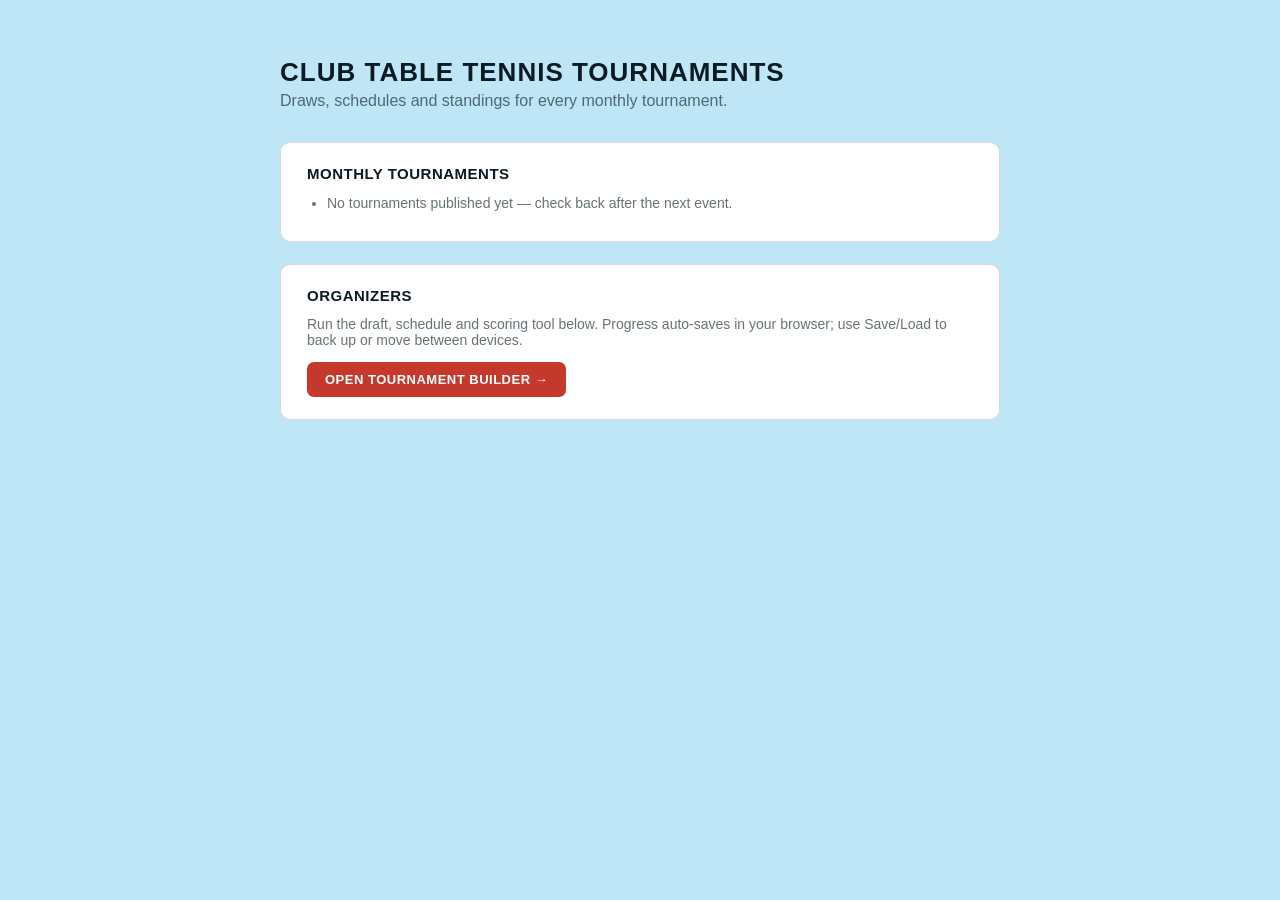
==== index.html @ a90d8dd1 "Initial tournament site" ====
<!DOCTYPE html>
<html lang="en">
<head>
<meta charset="UTF-8">
<meta name="viewport" content="width=device-width, initial-scale=1.0">
<title>Club Table Tennis Tournaments</title>
<style>
  :root{ --bg:#BFE6F7; --panel:#FFFFFF; --line:rgba(8,30,40,0.16); --ink:#0A1B23; --dim:rgba(10,27,35,0.62); --red:#C4392B; }
  *{box-sizing:border-box;}
  body{margin:0; background:var(--bg); color:var(--ink); font-family:-apple-system,"Segoe UI",Roboto,Arial,sans-serif;}
  .wrap{max-width:760px; margin:0 auto; padding:40px 20px 80px;}
  h1{font-size:26px; letter-spacing:1px; text-transform:uppercase; font-weight:800; margin-bottom:4px;}
  p.sub{color:var(--dim); margin-top:0; margin-bottom:32px;}
  .panel{background:var(--panel); border:1px solid var(--line); border-radius:10px; padding:22px 26px; margin-bottom:22px;}
  h2{font-size:15px; text-transform:uppercase; letter-spacing:0.5px; margin-top:0;}
  ul{margin:0; padding-left:20px;}
  li{margin-bottom:8px; font-size:14.5px;}
  a{color:var(--red); font-weight:600; text-decoration:none;}
  a:hover{text-decoration:underline;}
  .tool-link{display:inline-block; background:var(--red); color:#fff; padding:10px 18px; border-radius:7px; font-weight:700; text-transform:uppercase; font-size:13px; letter-spacing:0.5px;}
  .tool-link:hover{text-decoration:none; filter:brightness(1.08);}
  .empty{color:var(--dim); font-size:14px;}
</style>
</head>
<body>
<div class="wrap">
  <h1>Club Table Tennis Tournaments</h1>
  <p class="sub">Draws, schedules and standings for every monthly tournament.</p>

  <div class="panel">
    <h2>Monthly tournaments</h2>
    <ul>
      <!--
        Add one line here per month, pointing at the file you uploaded into /tournaments/.
        Example:
        <li><a href="tournaments/2026-08.html">August 2026</a></li>
      -->
      <li class="empty">No tournaments published yet — check back after the next event.</li>
    </ul>
  </div>

  <div class="panel">
    <h2>Organizers</h2>
    <p style="font-size:14px; color:var(--dim); margin-top:0;">Run the draft, schedule and scoring tool below. Progress auto-saves in your browser; use Save/Load to back up or move between devices.</p>
    <a class="tool-link" href="tool.html">Open Tournament Builder →</a>
  </div>
</div>
</body>
</html>
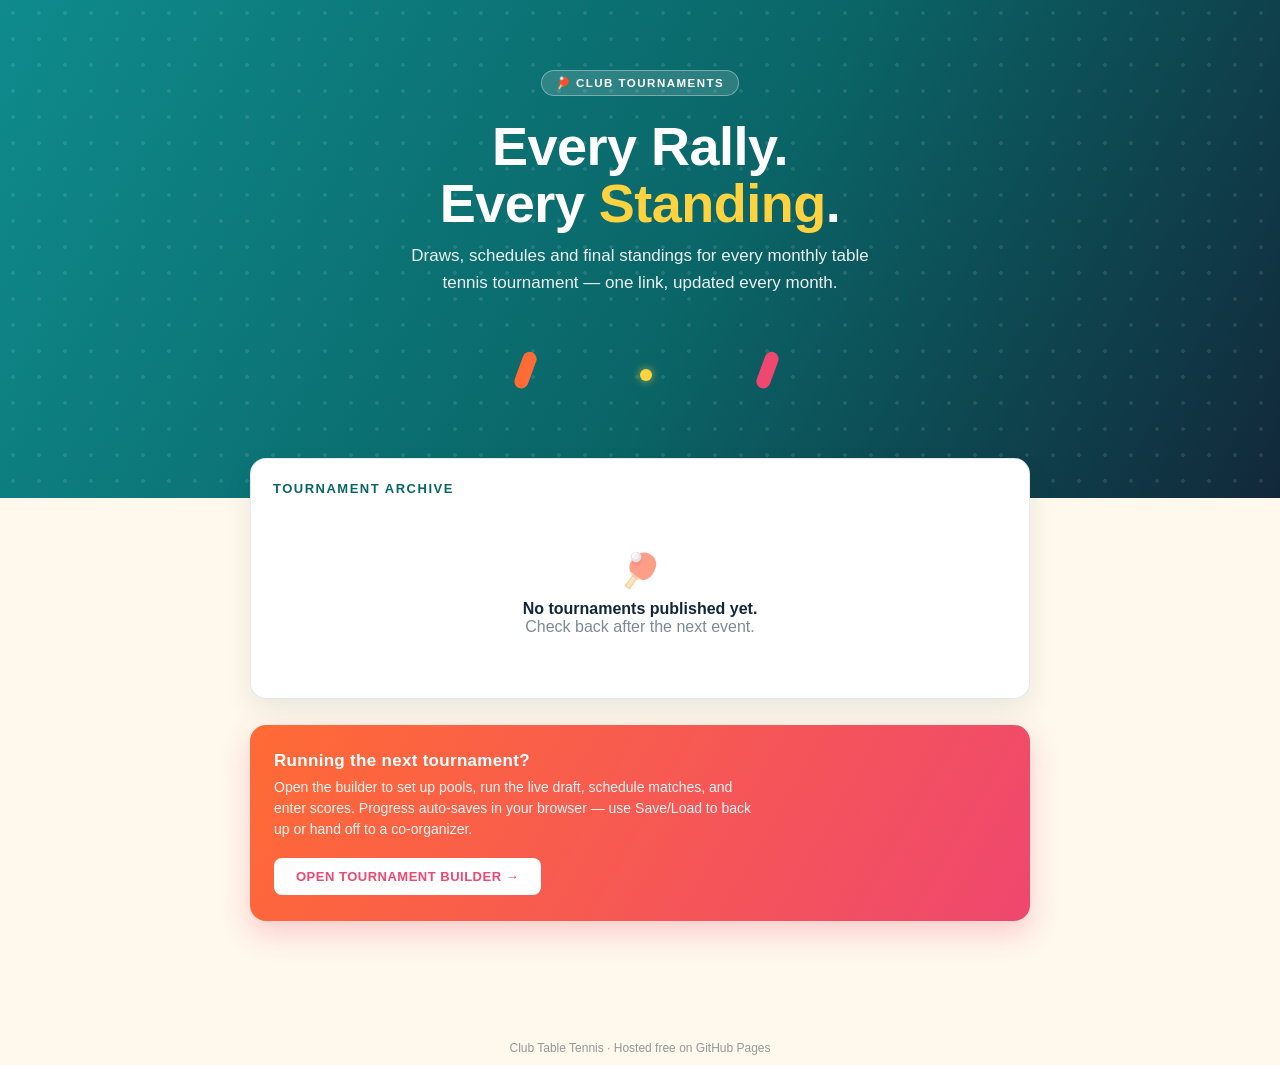
==== commit b5604e62: "new index file" ====
--- a/index.html
+++ b/index.html
@@ -3,47 +3,161 @@
 <head>
 <meta charset="UTF-8">
 <meta name="viewport" content="width=device-width, initial-scale=1.0">
-<title>Club Table Tennis Tournaments</title>
+<title>Club Table Tennis — Tournaments</title>
 <style>
-  :root{ --bg:#BFE6F7; --panel:#FFFFFF; --line:rgba(8,30,40,0.16); --ink:#0A1B23; --dim:rgba(10,27,35,0.62); --red:#C4392B; }
+  :root{
+    --court:#0F8B8D;
+    --court-dark:#0A6567;
+    --paddle:#FF6B35;
+    --ball:#FFD23F;
+    --pink:#EF476F;
+    --ink:#12283A;
+    --cream:#FFF8EC;
+    --line: rgba(18,40,58,0.10);
+  }
   *{box-sizing:border-box;}
-  body{margin:0; background:var(--bg); color:var(--ink); font-family:-apple-system,"Segoe UI",Roboto,Arial,sans-serif;}
-  .wrap{max-width:760px; margin:0 auto; padding:40px 20px 80px;}
-  h1{font-size:26px; letter-spacing:1px; text-transform:uppercase; font-weight:800; margin-bottom:4px;}
-  p.sub{color:var(--dim); margin-top:0; margin-bottom:32px;}
-  .panel{background:var(--panel); border:1px solid var(--line); border-radius:10px; padding:22px 26px; margin-bottom:22px;}
-  h2{font-size:15px; text-transform:uppercase; letter-spacing:0.5px; margin-top:0;}
-  ul{margin:0; padding-left:20px;}
-  li{margin-bottom:8px; font-size:14.5px;}
-  a{color:var(--red); font-weight:600; text-decoration:none;}
-  a:hover{text-decoration:underline;}
-  .tool-link{display:inline-block; background:var(--red); color:#fff; padding:10px 18px; border-radius:7px; font-weight:700; text-transform:uppercase; font-size:13px; letter-spacing:0.5px;}
-  .tool-link:hover{text-decoration:none; filter:brightness(1.08);}
-  .empty{color:var(--dim); font-size:14px;}
+  body{
+    margin:0; background:var(--cream); color:var(--ink);
+    font-family:-apple-system,"Segoe UI",Roboto,Arial,sans-serif;
+  }
+  a{color:inherit;}
+
+  /* ===== HERO ===== */
+  .hero{
+    position:relative; overflow:hidden;
+    background: linear-gradient(120deg, var(--court) 0%, var(--court-dark) 55%, var(--ink) 100%);
+    color:#fff; padding:70px 20px 90px; text-align:center;
+  }
+  .hero::before{
+    content:""; position:absolute; inset:0; opacity:0.10; pointer-events:none;
+    background-image: radial-gradient(circle, #fff 2px, transparent 2px);
+    background-size: 26px 26px;
+  }
+  .hero-inner{position:relative; max-width:720px; margin:0 auto;}
+  .eyebrow{
+    display:inline-block; background:rgba(255,255,255,0.14); border:1px solid rgba(255,255,255,0.35);
+    padding:5px 14px; border-radius:20px; font-size:11.5px; letter-spacing:1.5px; text-transform:uppercase;
+    font-weight:700; margin-bottom:22px;
+  }
+  .hero h1{
+    font-size:clamp(34px,6vw,54px); margin:0 0 12px; font-weight:900; letter-spacing:-0.5px; line-height:1.05;
+  }
+  .hero h1 span{color:var(--ball);}
+  .hero p{font-size:17px; opacity:0.92; max-width:480px; margin:0 auto 8px; line-height:1.55;}
+
+  /* rally animation — the signature element */
+  .rally{ position:relative; height:78px; max-width:260px; margin:34px auto 0; }
+  .paddle{ position:absolute; top:50%; width:14px; height:38px; border-radius:8px; transform:translateY(-50%) rotate(20deg); }
+  .paddle.left{ left:2px; background:var(--paddle); transform-origin:bottom center; animation: paddleLeft 1.6s ease-in-out infinite; }
+  .paddle.right{ right:2px; background:var(--pink); transform-origin:bottom center; animation: paddleRight 1.6s ease-in-out infinite; }
+  .ball{ position:absolute; top:50%; left:50%; width:12px; height:12px; border-radius:50%; background:var(--ball);
+    box-shadow:0 0 8px rgba(255,210,63,0.7); animation: rallyMove 1.6s ease-in-out infinite; }
+  @keyframes rallyMove{
+    0%{ left:20px; top:56px; }
+    25%{ left:50%; top:6px; }
+    50%{ left:calc(100% - 26px); top:56px; }
+    75%{ left:50%; top:6px; }
+    100%{ left:20px; top:56px; }
+  }
+  @keyframes paddleLeft{ 0%,100%{ transform:translateY(-50%) rotate(20deg);} 12%{ transform:translateY(-50%) rotate(-8deg);} 24%{ transform:translateY(-50%) rotate(20deg);} }
+  @keyframes paddleRight{ 0%,50%{ transform:translateY(-50%) rotate(-20deg);} 62%{ transform:translateY(-50%) rotate(8deg);} 74%,100%{ transform:translateY(-50%) rotate(-20deg);} }
+  @media (prefers-reduced-motion: reduce){ .ball, .paddle{ animation:none; } }
+
+  /* ===== BODY ===== */
+  .wrap{ max-width:820px; margin:0 auto; padding:0 20px 90px; }
+  .section{ margin-top:-40px; position:relative; z-index:2; }
+  h2.section-title{
+    font-size:13px; letter-spacing:1.5px; text-transform:uppercase; font-weight:800; color:var(--court-dark);
+    margin:0 0 14px;
+  }
+
+  .card-panel{
+    background:#fff; border:1px solid var(--line); border-radius:16px; padding:22px;
+    box-shadow:0 12px 28px rgba(18,40,58,0.08); margin-bottom:26px;
+  }
+
+  .month-grid{ display:grid; grid-template-columns:repeat(auto-fill, minmax(230px,1fr)); gap:14px; }
+  .month-card{
+    display:block; text-decoration:none; color:var(--ink);
+    background:var(--cream); border-radius:12px; padding:18px 18px 16px;
+    border-left:6px solid var(--paddle); transition:transform 0.15s ease, box-shadow 0.15s ease;
+  }
+  .month-card:nth-child(3n+2){ border-left-color:var(--court); }
+  .month-card:nth-child(3n+3){ border-left-color:var(--pink); }
+  .month-card:hover{ transform:translateY(-3px); box-shadow:0 8px 18px rgba(18,40,58,0.12); }
+  .month-card .m-name{ font-weight:800; font-size:16.5px; margin-bottom:4px; }
+  .month-card .m-cta{ font-size:12.5px; font-weight:700; color:var(--court-dark); }
+
+  .empty-state{
+    text-align:center; padding:40px 20px; color:rgba(18,40,58,0.55);
+  }
+  .empty-state .big-ball{ font-size:34px; display:block; margin-bottom:10px; }
+  .empty-state b{ color:var(--ink); }
+
+  .organizer-panel{
+    background: linear-gradient(120deg, var(--paddle), var(--pink));
+    border-radius:16px; padding:26px 24px; color:#fff; box-shadow:0 12px 28px rgba(239,71,111,0.25);
+  }
+  .organizer-panel h2{ margin:0 0 6px; font-size:17px; letter-spacing:0.3px; }
+  .organizer-panel p{ margin:0 0 18px; opacity:0.95; font-size:14px; line-height:1.5; max-width:480px; }
+  .tool-link{
+    display:inline-block; background:#fff; color:var(--pink); padding:11px 22px; border-radius:8px;
+    font-weight:800; text-transform:uppercase; font-size:13px; letter-spacing:0.5px; text-decoration:none;
+  }
+  .tool-link:hover{ filter:brightness(0.97); }
+
+  footer{ text-align:center; font-size:12px; color:rgba(18,40,58,0.45); padding:30px 20px 10px; }
 </style>
 </head>
 <body>
-<div class="wrap">
-  <h1>Club Table Tennis Tournaments</h1>
-  <p class="sub">Draws, schedules and standings for every monthly tournament.</p>
 
-  <div class="panel">
-    <h2>Monthly tournaments</h2>
-    <ul>
-      <!--
-        Add one line here per month, pointing at the file you uploaded into /tournaments/.
-        Example:
-        <li><a href="tournaments/2026-08.html">August 2026</a></li>
-      -->
-      <li class="empty">No tournaments published yet — check back after the next event.</li>
-    </ul>
-  </div>
-
-  <div class="panel">
-    <h2>Organizers</h2>
-    <p style="font-size:14px; color:var(--dim); margin-top:0;">Run the draft, schedule and scoring tool below. Progress auto-saves in your browser; use Save/Load to back up or move between devices.</p>
-    <a class="tool-link" href="tool.html">Open Tournament Builder →</a>
+<div class="hero">
+  <div class="hero-inner">
+    <span class="eyebrow">🏓 Club Tournaments</span>
+    <h1>Every Rally.<br>Every <span>Standing</span>.</h1>
+    <p>Draws, schedules and final standings for every monthly table tennis tournament — one link, updated every month.</p>
+    <div class="rally">
+      <div class="paddle left"></div>
+      <div class="ball"></div>
+      <div class="paddle right"></div>
+    </div>
   </div>
 </div>
+
+<div class="wrap">
+  <div class="section">
+    <div class="card-panel">
+      <h2 class="section-title">Tournament Archive</h2>
+      <div class="month-grid" id="month-grid">
+        <!--
+          Add one card per month here, pointing at the file you uploaded into /tournaments/.
+          Example:
+          <a class="month-card" href="tournaments/2026-08.html">
+            <div class="m-name">August 2026</div>
+            <div class="m-cta">View draws &amp; standings →</div>
+          </a>
+        -->
+      </div>
+      <div class="empty-state" id="empty-state">
+        <span class="big-ball">🏓</span>
+        <b>No tournaments published yet.</b><br>Check back after the next event.
+      </div>
+    </div>
+
+    <div class="organizer-panel">
+      <h2>Running the next tournament?</h2>
+      <p>Open the builder to set up pools, run the live draft, schedule matches, and enter scores. Progress auto-saves in your browser — use Save/Load to back up or hand off to a co-organizer.</p>
+      <a class="tool-link" href="tool.html">Open Tournament Builder →</a>
+    </div>
+  </div>
+</div>
+
+<footer>Club Table Tennis · Hosted free on GitHub Pages</footer>
+
+<script>
+  // Hides the empty-state message automatically once at least one month card exists.
+  const grid = document.getElementById('month-grid');
+  if(grid.children.length > 0){ document.getElementById('empty-state').style.display = 'none'; }
+</script>
 </body>
 </html>
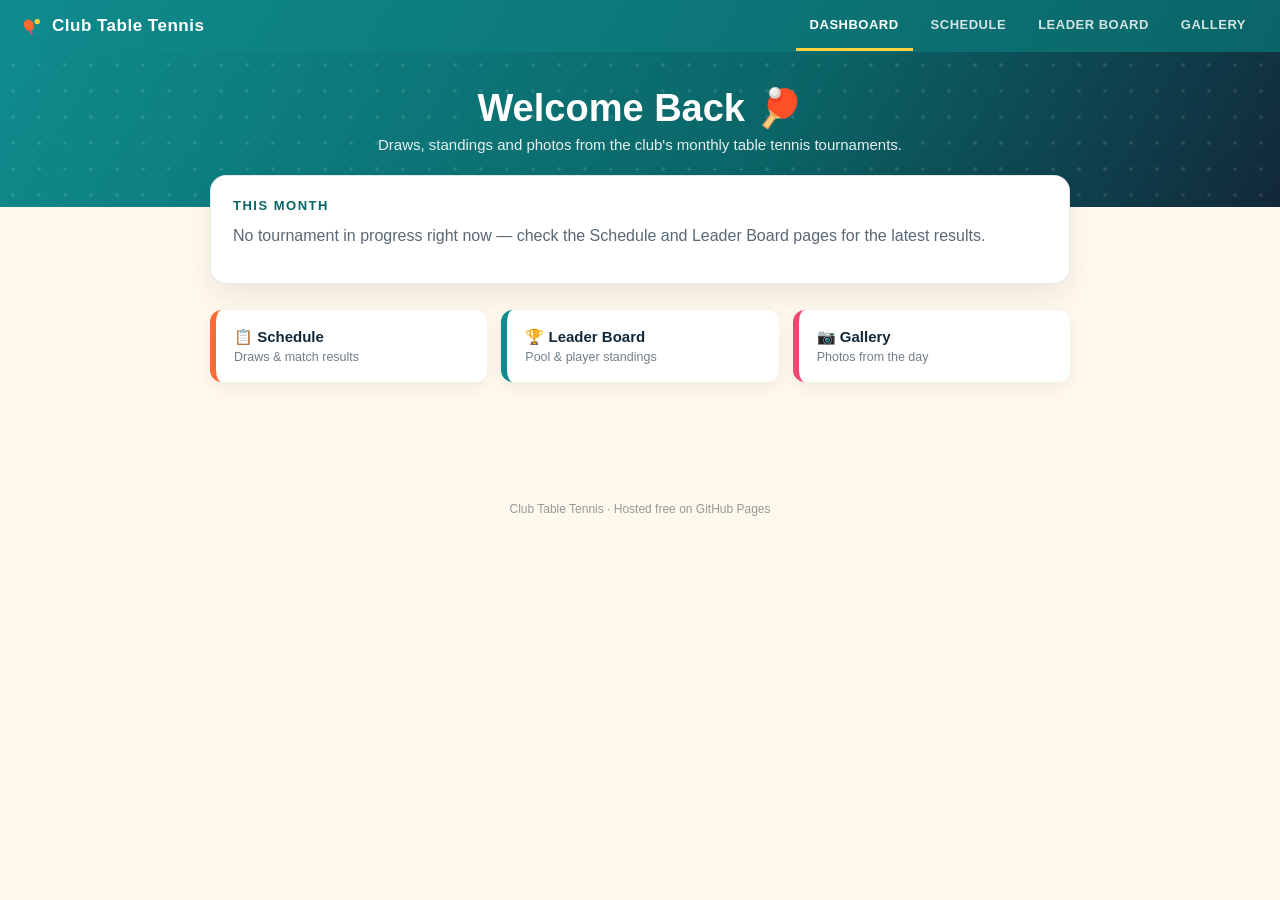
==== commit 2099ff1f: "new features" ====
--- a/index.html
+++ b/index.html
@@ -3,161 +3,57 @@
 <head>
 <meta charset="UTF-8">
 <meta name="viewport" content="width=device-width, initial-scale=1.0">
-<title>Club Table Tennis — Tournaments</title>
-<style>
-  :root{
-    --court:#0F8B8D;
-    --court-dark:#0A6567;
-    --paddle:#FF6B35;
-    --ball:#FFD23F;
-    --pink:#EF476F;
-    --ink:#12283A;
-    --cream:#FFF8EC;
-    --line: rgba(18,40,58,0.10);
-  }
-  *{box-sizing:border-box;}
-  body{
-    margin:0; background:var(--cream); color:var(--ink);
-    font-family:-apple-system,"Segoe UI",Roboto,Arial,sans-serif;
-  }
-  a{color:inherit;}
-
-  /* ===== HERO ===== */
-  .hero{
-    position:relative; overflow:hidden;
-    background: linear-gradient(120deg, var(--court) 0%, var(--court-dark) 55%, var(--ink) 100%);
-    color:#fff; padding:70px 20px 90px; text-align:center;
-  }
-  .hero::before{
-    content:""; position:absolute; inset:0; opacity:0.10; pointer-events:none;
-    background-image: radial-gradient(circle, #fff 2px, transparent 2px);
-    background-size: 26px 26px;
-  }
-  .hero-inner{position:relative; max-width:720px; margin:0 auto;}
-  .eyebrow{
-    display:inline-block; background:rgba(255,255,255,0.14); border:1px solid rgba(255,255,255,0.35);
-    padding:5px 14px; border-radius:20px; font-size:11.5px; letter-spacing:1.5px; text-transform:uppercase;
-    font-weight:700; margin-bottom:22px;
-  }
-  .hero h1{
-    font-size:clamp(34px,6vw,54px); margin:0 0 12px; font-weight:900; letter-spacing:-0.5px; line-height:1.05;
-  }
-  .hero h1 span{color:var(--ball);}
-  .hero p{font-size:17px; opacity:0.92; max-width:480px; margin:0 auto 8px; line-height:1.55;}
-
-  /* rally animation — the signature element */
-  .rally{ position:relative; height:78px; max-width:260px; margin:34px auto 0; }
-  .paddle{ position:absolute; top:50%; width:14px; height:38px; border-radius:8px; transform:translateY(-50%) rotate(20deg); }
-  .paddle.left{ left:2px; background:var(--paddle); transform-origin:bottom center; animation: paddleLeft 1.6s ease-in-out infinite; }
-  .paddle.right{ right:2px; background:var(--pink); transform-origin:bottom center; animation: paddleRight 1.6s ease-in-out infinite; }
-  .ball{ position:absolute; top:50%; left:50%; width:12px; height:12px; border-radius:50%; background:var(--ball);
-    box-shadow:0 0 8px rgba(255,210,63,0.7); animation: rallyMove 1.6s ease-in-out infinite; }
-  @keyframes rallyMove{
-    0%{ left:20px; top:56px; }
-    25%{ left:50%; top:6px; }
-    50%{ left:calc(100% - 26px); top:56px; }
-    75%{ left:50%; top:6px; }
-    100%{ left:20px; top:56px; }
-  }
-  @keyframes paddleLeft{ 0%,100%{ transform:translateY(-50%) rotate(20deg);} 12%{ transform:translateY(-50%) rotate(-8deg);} 24%{ transform:translateY(-50%) rotate(20deg);} }
-  @keyframes paddleRight{ 0%,50%{ transform:translateY(-50%) rotate(-20deg);} 62%{ transform:translateY(-50%) rotate(8deg);} 74%,100%{ transform:translateY(-50%) rotate(-20deg);} }
-  @media (prefers-reduced-motion: reduce){ .ball, .paddle{ animation:none; } }
-
-  /* ===== BODY ===== */
-  .wrap{ max-width:820px; margin:0 auto; padding:0 20px 90px; }
-  .section{ margin-top:-40px; position:relative; z-index:2; }
-  h2.section-title{
-    font-size:13px; letter-spacing:1.5px; text-transform:uppercase; font-weight:800; color:var(--court-dark);
-    margin:0 0 14px;
-  }
-
-  .card-panel{
-    background:#fff; border:1px solid var(--line); border-radius:16px; padding:22px;
-    box-shadow:0 12px 28px rgba(18,40,58,0.08); margin-bottom:26px;
-  }
-
-  .month-grid{ display:grid; grid-template-columns:repeat(auto-fill, minmax(230px,1fr)); gap:14px; }
-  .month-card{
-    display:block; text-decoration:none; color:var(--ink);
-    background:var(--cream); border-radius:12px; padding:18px 18px 16px;
-    border-left:6px solid var(--paddle); transition:transform 0.15s ease, box-shadow 0.15s ease;
-  }
-  .month-card:nth-child(3n+2){ border-left-color:var(--court); }
-  .month-card:nth-child(3n+3){ border-left-color:var(--pink); }
-  .month-card:hover{ transform:translateY(-3px); box-shadow:0 8px 18px rgba(18,40,58,0.12); }
-  .month-card .m-name{ font-weight:800; font-size:16.5px; margin-bottom:4px; }
-  .month-card .m-cta{ font-size:12.5px; font-weight:700; color:var(--court-dark); }
-
-  .empty-state{
-    text-align:center; padding:40px 20px; color:rgba(18,40,58,0.55);
-  }
-  .empty-state .big-ball{ font-size:34px; display:block; margin-bottom:10px; }
-  .empty-state b{ color:var(--ink); }
-
-  .organizer-panel{
-    background: linear-gradient(120deg, var(--paddle), var(--pink));
-    border-radius:16px; padding:26px 24px; color:#fff; box-shadow:0 12px 28px rgba(239,71,111,0.25);
-  }
-  .organizer-panel h2{ margin:0 0 6px; font-size:17px; letter-spacing:0.3px; }
-  .organizer-panel p{ margin:0 0 18px; opacity:0.95; font-size:14px; line-height:1.5; max-width:480px; }
-  .tool-link{
-    display:inline-block; background:#fff; color:var(--pink); padding:11px 22px; border-radius:8px;
-    font-weight:800; text-transform:uppercase; font-size:13px; letter-spacing:0.5px; text-decoration:none;
-  }
-  .tool-link:hover{ filter:brightness(0.97); }
-
-  footer{ text-align:center; font-size:12px; color:rgba(18,40,58,0.45); padding:30px 20px 10px; }
-</style>
+<title>Club Table Tennis — Dashboard</title>
+<link rel="icon" type="image/svg+xml" href="favicon.svg">
+<link rel="alternate icon" href="favicon.ico">
+<link rel="apple-touch-icon" href="apple-touch-icon.png">
+<link rel="stylesheet" href="style.css">
 </head>
 <body>
 
-<div class="hero">
-  <div class="hero-inner">
-    <span class="eyebrow">🏓 Club Tournaments</span>
-    <h1>Every Rally.<br>Every <span>Standing</span>.</h1>
-    <p>Draws, schedules and final standings for every monthly table tennis tournament — one link, updated every month.</p>
-    <div class="rally">
-      <div class="paddle left"></div>
-      <div class="ball"></div>
-      <div class="paddle right"></div>
-    </div>
+<nav class="topnav">
+  <a class="brand" href="index.html"><img src="favicon.svg" alt=""> Club Table Tennis</a>
+  <div class="links">
+    <a href="index.html" class="active">Dashboard</a>
+    <a href="schedule.html">Schedule</a>
+    <a href="leaderboard.html">Leader Board</a>
+    <a href="gallery.html">Gallery</a>
   </div>
+</nav>
+
+<div class="page-hero">
+  <h1>Welcome Back 🏓</h1>
+  <p>Draws, standings and photos from the club's monthly table tennis tournaments.</p>
 </div>
 
 <div class="wrap">
   <div class="section">
     <div class="card-panel">
-      <h2 class="section-title">Tournament Archive</h2>
-      <div class="month-grid" id="month-grid">
-        <!--
-          Add one card per month here, pointing at the file you uploaded into /tournaments/.
-          Example:
-          <a class="month-card" href="tournaments/2026-08.html">
-            <div class="m-name">August 2026</div>
-            <div class="m-cta">View draws &amp; standings →</div>
-          </a>
-        -->
-      </div>
-      <div class="empty-state" id="empty-state">
-        <span class="big-ball">🏓</span>
-        <b>No tournaments published yet.</b><br>Check back after the next event.
-      </div>
+      <h2 class="section-title">This Month</h2>
+      <!--
+        UPDATE THIS EACH MONTH: replace the text below with a short summary of the
+        current tournament (dates, number of pools, anything you want to highlight).
+      -->
+      <p style="margin-top:0; color:rgba(18,40,58,0.7);">No tournament in progress right now — check the Schedule and Leader Board pages for the latest results.</p>
     </div>
 
-    <div class="organizer-panel">
-      <h2>Running the next tournament?</h2>
-      <p>Open the builder to set up pools, run the live draft, schedule matches, and enter scores. Progress auto-saves in your browser — use Save/Load to back up or hand off to a co-organizer.</p>
-      <a class="tool-link" href="tool.html">Open Tournament Builder →</a>
+    <div style="display:grid; grid-template-columns:repeat(auto-fit, minmax(180px,1fr)); gap:14px;">
+      <a href="schedule.html" style="text-decoration:none; color:var(--ink); background:#fff; border-left:6px solid var(--paddle); border-radius:12px; padding:18px; box-shadow:0 6px 16px rgba(18,40,58,0.06);">
+        <div style="font-weight:800; font-size:15px; margin-bottom:4px;">📋 Schedule</div>
+        <div style="font-size:12.5px; color:rgba(18,40,58,0.6);">Draws &amp; match results</div>
+      </a>
+      <a href="leaderboard.html" style="text-decoration:none; color:var(--ink); background:#fff; border-left:6px solid var(--court); border-radius:12px; padding:18px; box-shadow:0 6px 16px rgba(18,40,58,0.06);">
+        <div style="font-weight:800; font-size:15px; margin-bottom:4px;">🏆 Leader Board</div>
+        <div style="font-size:12.5px; color:rgba(18,40,58,0.6);">Pool &amp; player standings</div>
+      </a>
+      <a href="gallery.html" style="text-decoration:none; color:var(--ink); background:#fff; border-left:6px solid var(--pink); border-radius:12px; padding:18px; box-shadow:0 6px 16px rgba(18,40,58,0.06);">
+        <div style="font-weight:800; font-size:15px; margin-bottom:4px;">📷 Gallery</div>
+        <div style="font-size:12.5px; color:rgba(18,40,58,0.6);">Photos from the day</div>
+      </a>
     </div>
   </div>
 </div>
 
 <footer>Club Table Tennis · Hosted free on GitHub Pages</footer>
-
-<script>
-  // Hides the empty-state message automatically once at least one month card exists.
-  const grid = document.getElementById('month-grid');
-  if(grid.children.length > 0){ document.getElementById('empty-state').style.display = 'none'; }
-</script>
 </body>
 </html>
--- a/style.css
+++ b/style.css
@@ -0,0 +1,71 @@
+:root{
+  --court:#0F8B8D;
+  --court-dark:#0A6567;
+  --paddle:#FF6B35;
+  --ball:#FFD23F;
+  --pink:#EF476F;
+  --ink:#12283A;
+  --cream:#FFF8EC;
+  --line: rgba(18,40,58,0.10);
+}
+*{box-sizing:border-box;}
+body{
+  margin:0; background:var(--cream); color:var(--ink);
+  font-family:-apple-system,"Segoe UI",Roboto,Arial,sans-serif;
+}
+a{color:inherit;}
+
+/* ===== TOP NAV ===== */
+.topnav{
+  background: linear-gradient(120deg, var(--court) 0%, var(--court-dark) 100%);
+  padding:0 20px; display:flex; align-items:center; justify-content:space-between;
+  flex-wrap:wrap; gap:10px;
+}
+.topnav .brand{ color:#fff; font-weight:900; letter-spacing:0.5px; padding:14px 0; font-size:17px; display:flex; align-items:center; gap:8px; text-decoration:none; }
+.topnav .brand img{ width:24px; height:24px; border-radius:6px; }
+.topnav .links{ display:flex; gap:4px; flex-wrap:wrap; }
+.topnav .links a{
+  color:rgba(255,255,255,0.82); text-decoration:none; font-size:13px; font-weight:700;
+  text-transform:uppercase; letter-spacing:0.5px; padding:16px 14px; border-bottom:3px solid transparent;
+}
+.topnav .links a:hover{ color:#fff; }
+.topnav .links a.active{ color:#fff; border-bottom-color:var(--ball); }
+
+/* ===== PAGE HERO ===== */
+.page-hero{
+  background: linear-gradient(120deg, var(--court) 0%, var(--court-dark) 60%, var(--ink) 100%);
+  color:#fff; padding:34px 20px 54px; text-align:center; position:relative; overflow:hidden;
+}
+.page-hero::before{
+  content:""; position:absolute; inset:0; opacity:0.10; pointer-events:none;
+  background-image: radial-gradient(circle, #fff 2px, transparent 2px);
+  background-size: 26px 26px;
+}
+.page-hero h1{ font-size:clamp(26px,5vw,38px); margin:0 0 6px; font-weight:900; position:relative; }
+.page-hero p{ font-size:15px; opacity:0.9; margin:0; position:relative; }
+
+/* ===== SHARED LAYOUT ===== */
+.wrap{ max-width:900px; margin:0 auto; padding:0 20px 90px; }
+.section{ margin-top:-32px; position:relative; z-index:2; }
+h2.section-title{
+  font-size:13px; letter-spacing:1.5px; text-transform:uppercase; font-weight:800; color:var(--court-dark);
+  margin:0 0 14px;
+}
+.card-panel{
+  background:#fff; border:1px solid var(--line); border-radius:16px; padding:22px;
+  box-shadow:0 12px 28px rgba(18,40,58,0.08); margin-bottom:26px;
+}
+table{ width:100%; border-collapse:collapse; font-size:14px; }
+th,td{ padding:9px 10px; border-bottom:1px solid var(--line); text-align:left; }
+th{ text-transform:uppercase; font-size:10.5px; letter-spacing:0.6px; color:rgba(18,40,58,0.55); }
+
+.tier-tag{ display:inline-block; font-size:10px; text-transform:uppercase; letter-spacing:0.6px; padding:2px 8px; border-radius:20px; font-weight:700; }
+.tier-adv{ background:rgba(255,107,53,0.15); color:#B94A19; }
+.tier-int{ background:rgba(255,210,63,0.25); color:#8A6A05; }
+.tier-rest{ background:rgba(15,139,141,0.15); color:var(--court-dark); }
+
+.empty-state{ text-align:center; padding:44px 20px; color:rgba(18,40,58,0.55); }
+.empty-state .big-ball{ font-size:34px; display:block; margin-bottom:10px; }
+.empty-state b{ color:var(--ink); }
+
+footer{ text-align:center; font-size:12px; color:rgba(18,40,58,0.45); padding:30px 20px 10px; }
